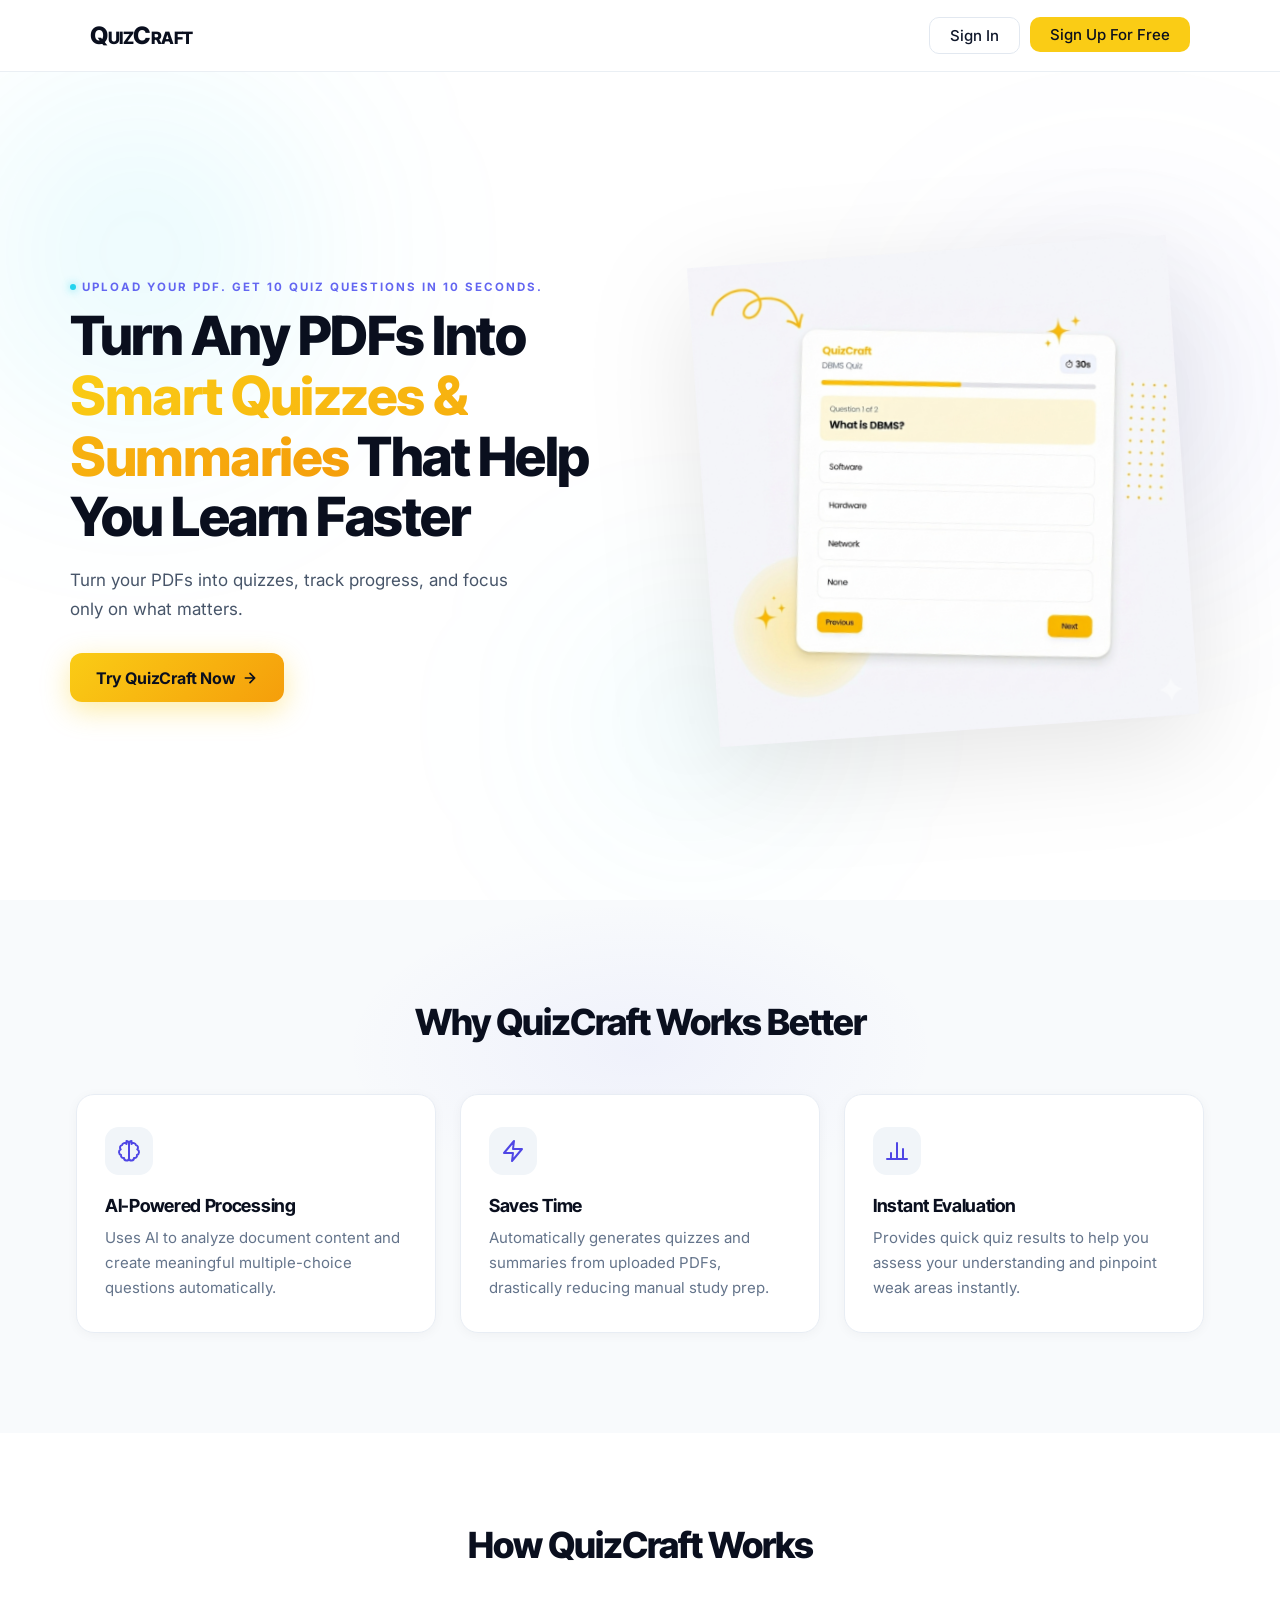
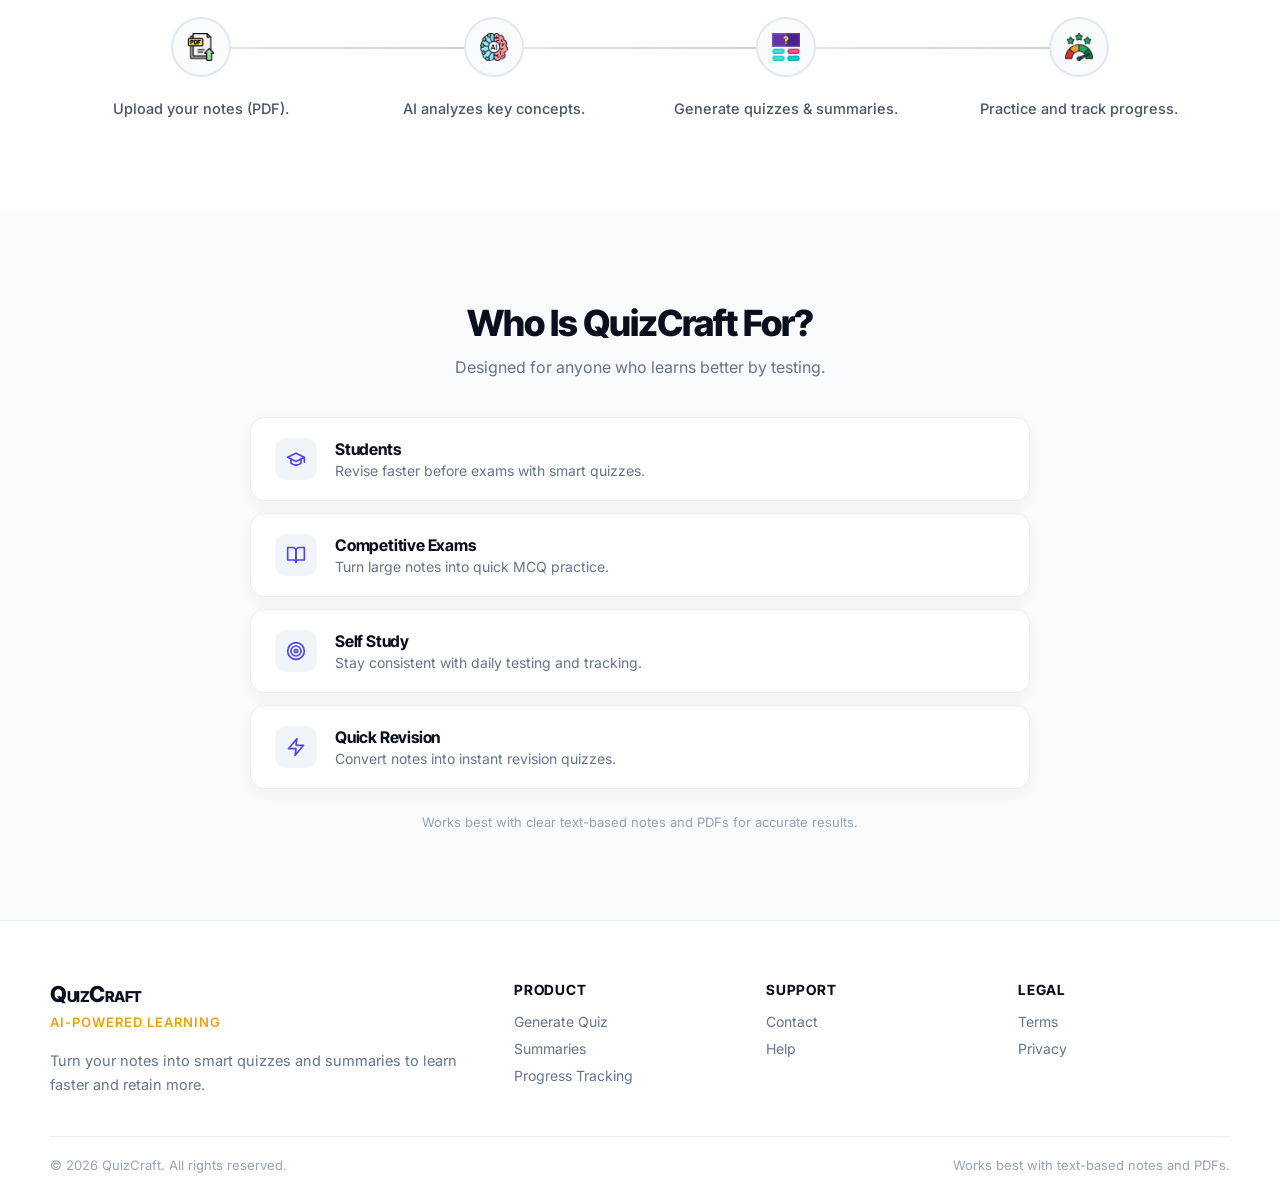
==== index.html @ 55142b75 "Initial commit Created from https://vercel.com/new" ====
<!doctype html>
<html lang="en">
  <head>
    <meta charset="UTF-8" />
    <meta name="viewport" content="width=device-width, initial-scale=1.0" />
    <title>QuizCraft</title>
    <link rel="stylesheet" href="css/landing.css" />
    <link
      rel="icon"
      href="data:image/svg+xml,<svg xmlns='http://www.w3.org/2000/svg' viewBox='0 0 100 100'><rect width='100' height='100' rx='20' fill='%23fbbf24'/><text x='50' y='72' font-size='65' font-family='Inter,sans-serif' font-weight='800' text-anchor='middle' fill='%230a0f1e'>Q</text></svg>"
    />
  </head>
  <body>
    <!-- NAV -->
    <header>
      <div class="section-navbar">
        <div class="nav-container">
          <div class="logo">
            <h1>
              <a href="index.html">QuizCraft</a>
            </h1>
          </div>
          <nav class="navbar">
            <ul>
              <li class="nav-item">
                <a class="nav-link login-btn" href="pages/login.html"
                  >Sign In</a
                >
              </li>
              <li class="nav-item">
                <a class="nav-link register-btn" href="pages/login.html#signup"
                  >Sign Up For Free</a
                >
              </li>
            </ul>
          </nav>
        </div>
      </div>
    </header>

    <main>
      <!-- HERO -->
      <div class="section-hero">
        <!-- Ambient gradient blobs -->
        <div class="blob blob-1"></div>
        <div class="blob blob-2"></div>
        <div class="blob blob-3"></div>

        <div class="container grid grid-cols--2">
          <div class="section-hero-content">
            <p class="hero-subheading">
              Upload your PDF. Get 10 quiz questions in 10 seconds.
            </p>
            <h1 class="hero-heading">
              Turn Any PDFs Into<br />
              <span>Smart Quizzes &amp;<br />Summaries</span>
              That Help You Learn Faster
            </h1>
            <p class="hero-para">
              Turn your PDFs into quizzes, track progress, and focus only on
              what matters.
            </p>
            <a href="pages/login.html#signup" class="btn-primary">
              Try QuizCraft Now
              <svg
                width="16"
                height="16"
                viewBox="0 0 24 24"
                fill="none"
                stroke="currentColor"
                stroke-width="2.5"
                stroke-linecap="round"
                stroke-linejoin="round"
              >
                <path d="M5 12h14M12 5l7 7-7 7" />
              </svg>
            </a>
            <div class="mobile-auth">
              <a href="pages/login.html" class="login-btn">Sign In</a>
              <a href="pages/login.html#signup" class="register-btn">Sign Up</a>
            </div>
          </div>
          <div class="hero-right">
            <img
              src="Assets/quizzcraft-preview1.png"
              alt="QuizCraft quiz interface"
              class="hero-img"
            />
          </div>
        </div>
      </div>
    </main>

    <!-- WHY SECTION -->
    <section class="section-why">
      <div class="container">
        <h2 class="section-title">Why QuizCraft Works Better</h2>
        <div class="grid grid-columns-3 whycards">
          <div class="whycard reveal">
            <div class="whycard-icon">
              <!-- Brain / AI icon -->
              <svg viewBox="0 0 24 24">
                <path
                  d="M9.5 2A2.5 2.5 0 0 1 12 4.5v15a2.5 2.5 0 0 1-4.96-.46 2.5 2.5 0 0 1-2.96-3.08 3 3 0 0 1-.34-5.58 2.5 2.5 0 0 1 1.32-4.24 2.5 2.5 0 0 1 4.44-1.14Z"
                />
                <path
                  d="M14.5 2A2.5 2.5 0 0 0 12 4.5v15a2.5 2.5 0 0 0 4.96-.46 2.5 2.5 0 0 0 2.96-3.08 3 3 0 0 0 .34-5.58 2.5 2.5 0 0 0-1.32-4.24 2.5 2.5 0 0 0-4.44-1.14Z"
                />
              </svg>
            </div>
            <h3>AI-Powered Processing</h3>
            <p>
              Uses AI to analyze document content and create meaningful
              multiple-choice questions automatically.
            </p>
          </div>

          <div class="whycard reveal">
            <div class="whycard-icon">
              <!-- Lightning bolt / speed icon -->
              <svg viewBox="0 0 24 24">
                <polygon points="13 2 3 14 12 14 11 22 21 10 12 10 13 2" />
              </svg>
            </div>
            <h3>Saves Time</h3>
            <p>
              Automatically generates quizzes and summaries from uploaded PDFs,
              drastically reducing manual study prep.
            </p>
          </div>

          <div class="whycard reveal">
            <div class="whycard-icon">
              <!-- Chart / analytics icon -->
              <svg viewBox="0 0 24 24">
                <line x1="18" y1="20" x2="18" y2="10" />
                <line x1="12" y1="20" x2="12" y2="4" />
                <line x1="6" y1="20" x2="6" y2="14" />
                <line x1="2" y1="20" x2="22" y2="20" />
              </svg>
            </div>
            <h3>Instant Evaluation</h3>
            <p>
              Provides quick quiz results to help you assess your understanding
              and pinpoint weak areas instantly.
            </p>
          </div>
        </div>
      </div>
    </section>

    <!-- HOW SECTION -->
    <section class="how-section">
      <div class="container">
        <h2 class="section-title">How QuizCraft Works</h2>
        <div class="grid grid-columns-4 how-section-content">
          <div class="step reveal">
            <div class="step-number">
              <img src="Assets/pdf1.png" alt="pdf" />
            </div>
            <div class="content">
              <p>Upload your notes (PDF).</p>
            </div>
          </div>
          <div class="step reveal">
            <div class="step-number">
              <img src="Assets/AI-1.png" alt="ai" />
            </div>
            <div class="content">
              <p>AI analyzes key concepts.</p>
            </div>
          </div>
          <div class="step reveal">
            <div class="step-number">
              <img src="Assets/quiz.png" alt="quiz" />
            </div>
            <div class="content">
              <p>Generate quizzes &amp; summaries.</p>
            </div>
          </div>
          <div class="step reveal">
            <div class="step-number">
              <img src="Assets/result.png" alt="results" />
            </div>
            <div class="content">
              <p>Practice and track progress.</p>
            </div>
          </div>
        </div>
      </div>
    </section>

    <!-- WHO SECTION -->
    <section class="section-usecase">
      <div class="container">
        <h2 class="section-title">Who Is QuizCraft For?</h2>
        <p class="section-subtitle">
          Designed for anyone who learns better by testing.
        </p>

        <div class="usecase-container">
          <div class="usecase">
            <div class="usecase-icon">
              <!-- Graduation cap -->
              <svg viewBox="0 0 24 24">
                <path d="M22 10v6M2 10l10-5 10 5-10 5z" />
                <path d="M6 12v5c3 3 9 3 12 0v-5" />
              </svg>
            </div>
            <div>
              <h3>Students</h3>
              <p>Revise faster before exams with smart quizzes.</p>
            </div>
          </div>

          <div class="usecase">
            <div class="usecase-icon">
              <!-- Book open -->
              <svg viewBox="0 0 24 24">
                <path d="M2 3h6a4 4 0 0 1 4 4v14a3 3 0 0 0-3-3H2z" />
                <path d="M22 3h-6a4 4 0 0 0-4 4v14a3 3 0 0 1 3-3h7z" />
              </svg>
            </div>
            <div>
              <h3>Competitive Exams</h3>
              <p>Turn large notes into quick MCQ practice.</p>
            </div>
          </div>

          <div class="usecase">
            <div class="usecase-icon">
              <!-- Target / self-study -->
              <svg viewBox="0 0 24 24">
                <circle cx="12" cy="12" r="10" />
                <circle cx="12" cy="12" r="6" />
                <circle cx="12" cy="12" r="2" />
              </svg>
            </div>
            <div>
              <h3>Self Study</h3>
              <p>Stay consistent with daily testing and tracking.</p>
            </div>
          </div>

          <div class="usecase">
            <div class="usecase-icon">
              <!-- Zap / quick revision -->
              <svg viewBox="0 0 24 24">
                <polygon points="13 2 3 14 12 14 11 22 21 10 12 10 13 2" />
              </svg>
            </div>
            <div>
              <h3>Quick Revision</h3>
              <p>Convert notes into instant revision quizzes.</p>
            </div>
          </div>
        </div>

        <p class="note">
          Works best with clear text-based notes and PDFs for accurate results.
        </p>
      </div>
    </section>

    <!-- FOOTER -->
    <footer class="footer">
      <div class="footer-container">
        <div class="footer-brand">
          <h2>QuizCraft</h2>
          <p class="tagline">AI-powered learning</p>
          <p>
            Turn your notes into smart quizzes and summaries to learn faster and
            retain more.
          </p>
        </div>
        <div class="footer-column">
          <h3>Product</h3>
          <ul>
            <li><a href="#">Generate Quiz</a></li>
            <li><a href="#">Summaries</a></li>
            <li><a href="#">Progress Tracking</a></li>
          </ul>
        </div>
        <div class="footer-column">
          <h3>Support</h3>
          <ul>
            <li><a href="#">Contact</a></li>
            <li><a href="#">Help</a></li>
          </ul>
        </div>
        <div class="footer-column">
          <h3>Legal</h3>
          <ul>
            <li><a href="#">Terms</a></li>
            <li><a href="#">Privacy</a></li>
          </ul>
        </div>
      </div>
      <div class="footer-bottom">
        <p>© 2026 QuizCraft. All rights reserved.</p>
        <p class="footer-note">Works best with text-based notes and PDFs.</p>
      </div>
    </footer>

    <script src="./js/landing.js"></script>
  </body>
</html>
---- css/landing.css ----
@import url("https://fonts.googleapis.com/css2?family=Inter+Tight:ital,wght@0,100..900;1,100..900&family=Inter:ital,opsz,wght@0,14..32,100..900;1,14..32,100..900&display=swap");

* {
  margin: 0;
  padding: 0;
  box-sizing: border-box;
  font-family: "Inter", sans-serif;
}
html {
  font-size: 62.5%;
  scroll-behavior: smooth;
}
:root {
  --color-primary: #4f46e5;
  --color-primary-hover: #4338ca;
  --color-secondary: #6366f1;
  --color-accent: #22d3ee;

  --color-bg-main: #ffffff;
  --color-bg-card: #ffffff;
  --color-bg-hover: #eef2ff;

  --color-text-heading: #0a0f1e;
  --color-text-subheading: #1e293b;
  --color-text-body: #475569;
  --color-text-muted: #94a3b8;
  --color-text-white: #ffffff;

  --color-border-light: #e8edf4;

  --shadow-soft: 0 4px 16px rgba(0, 0, 0, 0.04);
  --shadow-medium: 0 8px 32px rgba(0, 0, 0, 0.07);
  --shadow-primary-glow: 0 8px 28px rgba(250, 204, 21, 0.45);

  --btn-radius: 12px;
  --btn-padding: 14px 26px;
  --transition-fast: 0.22s ease;

  --radius-card: 18px;
  --container-width: 1180px;

  --font-heading: "Inter Tight", "Inter", sans-serif;
  --font-body: "Inter", sans-serif;
  --radius-btn: 12px;
}

body {
  background: #ffffff;
  padding-top: 72px;
  color: var(--color-text-body);
}

/* ===================== NAVBAR ===================== */
.nav-container {
  max-width: var(--container-width);
  margin: 0 auto;
  height: 100%;
  padding: 0 40px;
  display: flex;
  align-items: center;
  justify-content: space-between;
}

.section-navbar {
  width: 100%;
  position: fixed;
  height: 72px;
  top: 0;
  z-index: 1000;
  background: rgba(255, 255, 255, 0.88);
  border-bottom: 1px solid rgba(226, 232, 240, 0.7);
  backdrop-filter: blur(18px);
  -webkit-backdrop-filter: blur(18px);
}

.section-navbar .nav-container .logo h1 a {
  color: var(--color-text-heading);
  text-decoration: none;
  font-size: 2.4rem;
  font-weight: 800;
  letter-spacing: -0.5px;
  font-family: var(--font-heading);
  font-variant: small-caps;
}

.section-navbar .navbar ul {
  display: flex;
  align-items: center;
  gap: 1rem;
  list-style: none;
}

.section-navbar .navbar ul li a {
  color: #374151;
  font-weight: 500;
  font-size: 1.5rem;
  display: inline-block;
  text-decoration: none;
  transition: color var(--transition-fast);
}

.section-navbar .navbar ul li a:hover {
  color: var(--color-text-heading);
}

.login-btn {
  background: transparent;
  border: 1.5px solid #e2e8f0;
  color: #0f172a !important;
  padding: 8px 20px;
  border-radius: 10px;
  font-weight: 500;
  font-size: 1.5rem;
  transition: all 0.22s ease;
  cursor: pointer;
}

.login-btn:hover {
  background: #f1f5f9;
  border-color: #cbd5e1;
  transform: translateY(-1px);
}

.register-btn {
  background: #facc15;
  border: none;
  color: #0a0f1e !important;
  padding: 8px 20px;
  border-radius: 10px;
  font-weight: 600;
  font-size: 1.5rem;
  transition: all 0.22s ease;
  cursor: pointer;
  position: relative;
  overflow: hidden;
}

.register-btn::after {
  content: "";
  position: absolute;
  inset: 0;
  background: radial-gradient(
    circle at center,
    rgba(255, 255, 255, 0.45) 0%,
    transparent 70%
  );
  opacity: 0;
  transition: opacity 0.25s ease;
  pointer-events: none;
}

.register-btn:hover {
  transform: translateY(-2px);
  box-shadow: 0 6px 22px rgba(250, 204, 21, 0.5);
}

.register-btn:hover::after {
  opacity: 1;
}

/* ===================== HERO ===================== */
.section-hero {
  display: flex;
  align-items: center;
  justify-content: center;
  width: 100%;
  padding: 7rem 2rem 6rem;
  background: #ffffff;
  min-height: calc(100vh - 72px);
  position: relative;
  overflow: hidden;
}

/* Ambient gradient blobs */
.section-hero .blob {
  position: absolute;
  border-radius: 50%;
  filter: blur(90px);
  pointer-events: none;
  z-index: 0;
}

.section-hero .blob-1 {
  width: 520px;
  height: 520px;
  background: radial-gradient(
    circle,
    rgba(34, 211, 238, 0.13) 0%,
    transparent 70%
  );
  top: -80px;
  left: -120px;
}

.section-hero .blob-2 {
  width: 480px;
  height: 480px;
  background: radial-gradient(
    circle,
    rgba(99, 102, 241, 0.11) 0%,
    transparent 70%
  );
  top: 10%;
  right: -80px;
}

.section-hero .blob-3 {
  width: 360px;
  height: 360px;
  background: radial-gradient(
    circle,
    rgba(34, 211, 238, 0.09) 0%,
    transparent 70%
  );
  bottom: 0;
  left: 40%;
}

.container {
  max-width: var(--container-width);
  margin: 0 auto;
  padding: 0 20px;
  position: relative;
  z-index: 1;
}

.grid {
  display: grid;
  align-items: center;
}
.grid-cols--2 {
  grid-template-columns: 1fr 1fr;
  gap: 7rem;
  align-items: center;
}

.section-hero-content {
  max-width: 540px;
  text-align: left;
  align-items: flex-start;
}

.section-hero-content .hero-subheading {
  font-size: 1.15rem;
  font-weight: 700;
  letter-spacing: 2px;
  color: #6366f1;
  text-transform: uppercase;
  margin-bottom: 1.2rem;
  font-family: var(--font-body);
  display: inline-flex;
  align-items: center;
  gap: 0.6rem;
}

.section-hero-content .hero-subheading::before {
  content: "";
  display: inline-block;
  width: 6px;
  height: 6px;
  border-radius: 50%;
  background: #22d3ee;
  box-shadow: 0 0 8px rgba(34, 211, 238, 0.8);
}

.section-hero-content .hero-heading {
  color: var(--color-text-heading);
  font-size: 5.4rem;
  line-height: 1.12;
  letter-spacing: -1.5px;
  font-weight: 800;
  font-family: var(--font-heading);
  margin-bottom: 1.8rem;
}

.section-hero-content .hero-heading span {
  background: linear-gradient(135deg, #facc15, #f59e0b);
  -webkit-background-clip: text;
  -webkit-text-fill-color: transparent;
  background-clip: text;
  font-weight: 800;
}

.section-hero-content .hero-para {
  font-family: var(--font-body);
  color: #475569;
  font-size: 1.7rem;
  line-height: 1.75;
  max-width: 460px;
  margin-bottom: 2.8rem;
  font-weight: 400;
}

/* Primary CTA button */
.btn-primary {
  display: inline-flex;
  align-items: center;
  gap: 0.6rem;
  color: #0a0f1e;
  padding: 1.45rem 2.6rem;
  border-radius: var(--radius-btn);
  text-decoration: none;
  font-size: 1.6rem;
  font-weight: 700;
  font-family: var(--font-body);
  background: linear-gradient(135deg, #facc15, #f59e0b);
  box-shadow: 0 8px 28px rgba(250, 204, 21, 0.38);
  transition: all 0.25s ease;
  position: relative;
  overflow: hidden;
  letter-spacing: -0.2px;
}

.btn-primary::before {
  content: "";
  position: absolute;
  inset: 0;
  background: radial-gradient(
    circle at 50% 50%,
    rgba(255, 255, 255, 0.5) 0%,
    transparent 65%
  );
  opacity: 0;
  transition: opacity 0.3s ease;
  pointer-events: none;
}

.btn-primary:hover {
  transform: translateY(-3px) scale(1.025);
  box-shadow: 0 14px 38px rgba(250, 204, 21, 0.55);
}

.btn-primary:hover::before {
  opacity: 1;
}

.hero-right {
  position: relative;
  display: flex;
  justify-content: center;
  align-items: center;
}

.hero-right::before {
  content: "";
  position: absolute;
  width: 340px;
  height: 340px;
  background: radial-gradient(
    circle,
    rgba(250, 204, 21, 0.18) 0%,
    transparent 70%
  );
  filter: blur(60px);
  top: 50%;
  left: 50%;
  transform: translate(-50%, -50%);
  z-index: 0;
}

.hero-img {
  width: 100%;
  border: none;
  max-width: 480px;
  height: auto;
  background: none;
  filter: drop-shadow(0 28px 52px rgba(0, 0, 0, 0.1));
  transform: rotate(-4deg);
  transform-origin: center;
  transition: 0.35s ease;
  position: relative;
  z-index: 1;
}

.hero-img:hover {
  transform: rotate(-2deg) scale(1.03);
}

.mobile-auth {
  display: none;
}

/* ===================== SECTION WHY ===================== */
.section-why {
  padding: 10rem 4rem;
  background: #f8fafc;
  position: relative;
  overflow: hidden;
}

.section-why::before {
  content: "";
  position: absolute;
  width: 600px;
  height: 300px;
  top: 0;
  left: 50%;
  transform: translateX(-50%);
  background: radial-gradient(
    ellipse,
    rgba(99, 102, 241, 0.06) 0%,
    transparent 70%
  );
  pointer-events: none;
}

.section-title {
  text-align: center;
  font-size: 3.6rem;
  margin-bottom: 1.2rem;
  font-weight: 800;
  font-family: var(--font-heading);
  color: var(--color-text-heading);
  letter-spacing: -1px;
}

.section-title + .section-subtitle {
  margin-top: 0.6rem;
}

.grid-columns-3 {
  grid-template-columns: repeat(3, minmax(260px, 360px));
  gap: 2.4rem;
  justify-content: center;
  margin-top: 5rem;
}

/* Icon pulse animation */
@keyframes iconPulse {
  0% {
    transform: scale(0.7);
    opacity: 0;
  }
  60% {
    transform: scale(1.12);
    opacity: 1;
  }
  100% {
    transform: scale(1);
    opacity: 1;
  }
}

@keyframes softPulseRing {
  0% {
    box-shadow: 0 0 0 0 rgba(99, 102, 241, 0.18);
  }
  70% {
    box-shadow: 0 0 0 10px rgba(99, 102, 241, 0);
  }
  100% {
    box-shadow: 0 0 0 0 rgba(99, 102, 241, 0);
  }
}

.whycard {
  background: #ffffff;
  padding: 3.2rem 2.8rem;
  border-radius: var(--radius-card);
  border: 1px solid var(--color-border-light);
  box-shadow: 0 2px 12px rgba(0, 0, 0, 0.04);
  transition: all 0.3s ease;
  max-width: 360px;
  margin: 0 auto;
  opacity: 0;
  transform: translateY(32px);
  animation: fadeUp 0.55s ease forwards;
}

.whycard:hover {
  transform: translateY(-5px);
  box-shadow: 0 12px 36px rgba(0, 0, 0, 0.08);
  border-color: #dde3ef;
}

.whycard:nth-child(1) {
  animation-delay: 0.15s;
}
.whycard:nth-child(2) {
  animation-delay: 0.3s;
}
.whycard:nth-child(3) {
  animation-delay: 0.45s;
}

@keyframes fadeUp {
  to {
    opacity: 1;
    transform: translateY(0);
  }
}

.whycard-icon {
  width: 48px;
  height: 48px;
  border-radius: 14px;
  background: #f1f5f9;
  display: flex;
  align-items: center;
  justify-content: center;
  margin-bottom: 2rem;
  animation: iconPulse 0.6s ease both;
  animation-delay: inherit;
}

.whycard:nth-child(1) .whycard-icon {
  animation-delay: 0.35s;
}
.whycard:nth-child(2) .whycard-icon {
  animation-delay: 0.5s;
}
.whycard:nth-child(3) .whycard-icon {
  animation-delay: 0.65s;
}

.whycard-icon svg {
  width: 24px;
  height: 24px;
  stroke: #4f46e5;
  fill: none;
  stroke-width: 2;
  stroke-linecap: round;
  stroke-linejoin: round;
}

.whycard h3 {
  font-size: 1.8rem;
  margin-bottom: 1rem;
  color: var(--color-text-heading);
  font-weight: 700;
  font-family: var(--font-heading);
  letter-spacing: -0.3px;
}

.whycard p {
  font-size: 1.5rem;
  line-height: 1.65;
  color: #64748b;
  font-weight: 400;
}

/* ===================== HOW SECTION ===================== */
.how-section {
  padding: 9rem 4rem;
  background: #ffffff;
}

.grid-columns-4 {
  grid-template-columns: repeat(4, 1fr);
  gap: 3rem;
  position: relative;
  margin-top: 5rem;
}

.how-section-content {
  position: relative;
}

.step {
  position: relative;
  text-align: center;
  align-items: center;
  transition: 0.3s ease;
}

.step:hover {
  transform: translateY(-5px);
}

.step:not(:last-child)::after {
  content: "";
  position: absolute;
  right: -50%;
  width: 100%;
  height: 1.5px;
  z-index: 0;
  top: 30px;
  background: linear-gradient(90deg, #e2e8f0, #c7d2dd);
}

.step-number {
  font-size: 2rem;
  width: 60px;
  height: 60px;
  border-radius: 50%;
  background: #f8fafc;
  backdrop-filter: blur(10px);
  color: var(--color-text-body);
  display: flex;
  align-items: center;
  justify-content: center;
  margin: 0 auto 2rem auto;
  transition: 0.28s ease;
  border: 2px solid #e2e8f0;
  position: relative;
  z-index: 1;
}

.step-number img {
  width: 28px;
  height: 28px;
  object-fit: contain;
}

.step:hover .step-number {
  transform: scale(1.1);
  background: #facc15;
  border-color: #facc15;
  box-shadow: 0 8px 24px rgba(250, 204, 21, 0.4);
}

.content p {
  font-size: 1.45rem;
  line-height: 1.65;
  color: var(--color-text-body);
  text-align: center;
  font-weight: 500;
}

.reveal {
  opacity: 0;
  transform: translateY(32px);
  transition: 0.55s ease;
}

.reveal.active {
  opacity: 1;
  transform: translateY(0);
}

/* ===================== USE CASE ===================== */
.section-benefits {
  padding: 8rem 4rem;
  background: #ffffff;
}

.section-usecase {
  padding: 9rem 4rem;
  background: #f8fafc;
  position: relative;
  overflow: hidden;
}

.section-subtitle {
  text-align: center;
  font-size: 1.6rem;
  color: #64748b;
  margin-bottom: 4rem;
  font-weight: 400;
}

.usecase-container {
  max-width: 780px;
  margin: 0 auto;
  display: flex;
  flex-direction: column;
  gap: 1.2rem;
}

.usecase {
  display: flex;
  align-items: center;
  gap: 1.8rem;
  padding: 2rem 2.4rem;
  border-radius: 14px;
  background: #ffffff;
  border: 1px solid var(--color-border-light);
  transition: all 0.25s ease;
  box-shadow: var(--shadow-soft);
}

.usecase:hover {
  transform: translateY(-3px);
  box-shadow: 0 10px 28px rgba(0, 0, 0, 0.07);
  border-color: #dde3ef;
}

.usecase-icon {
  width: 42px;
  height: 42px;
  border-radius: 11px;
  background: #f1f5f9;
  display: flex;
  align-items: center;
  justify-content: center;
  flex-shrink: 0;
}

.usecase-icon svg {
  width: 20px;
  height: 20px;
  stroke: #4f46e5;
  fill: none;
  stroke-width: 2;
  stroke-linecap: round;
  stroke-linejoin: round;
}

.usecase h3 {
  font-size: 1.6rem;
  color: var(--color-text-heading);
  font-weight: 700;
  font-family: var(--font-heading);
  letter-spacing: -0.2px;
  margin-bottom: 0.3rem;
}

.usecase p {
  font-size: 1.4rem;
  color: #64748b;
  font-weight: 400;
}

.note {
  text-align: center;
  font-size: 1.3rem;
  color: #94a3b8;
  margin-top: 2.5rem;
}

/* ===================== FOOTER ===================== */
.footer {
  background: #ffffff;
  border-top: 1px solid var(--color-border-light);
  padding: 6rem 4rem 3rem;
}

.footer-container {
  max-width: 1180px;
  margin: 0 auto;
  display: grid;
  grid-template-columns: 2fr 1fr 1fr 1fr;
  gap: 4rem;
}

.footer-brand h2 {
  font-size: 2.2rem;
  color: var(--color-text-heading);
  font-weight: 800;
  font-family: var(--font-heading);
  letter-spacing: -0.5px;
  font-variant: small-caps;
}

.footer .tagline {
  font-size: 1.3rem;
  font-weight: 600;
  color: #f59e0b;
  margin: 0.5rem 0 1.5rem;
  text-transform: uppercase;
  letter-spacing: 1px;
}

.footer-brand p {
  font-size: 1.45rem;
  color: #64748b;
  line-height: 1.65;
}

.footer-column h3 {
  font-size: 1.4rem;
  margin-bottom: 1.5rem;
  color: var(--color-text-heading);
  font-weight: 700;
  font-family: var(--font-heading);
  text-transform: uppercase;
  letter-spacing: 0.8px;
}

.footer-column ul {
  list-style: none;
}

.footer-column li {
  margin-bottom: 1rem;
}

.footer-column a {
  text-decoration: none;
  font-size: 1.4rem;
  color: #64748b;
  transition: color 0.2s;
}

.footer-column a:hover {
  color: var(--color-text-heading);
}

.footer-bottom {
  max-width: 1180px;
  margin: 0 auto;
  margin-top: 4rem;
  padding-top: 2rem;
  border-top: 1px solid var(--color-border-light);
  display: flex;
  justify-content: space-between;
  flex-wrap: wrap;
}

.footer-bottom p {
  font-size: 1.3rem;
  color: #94a3b8;
}

/* ===================== RESPONSIVE ===================== */
@media (max-width: 768px) {
  body {
    background: #ffffff;
    padding-top: 0 !important;
  }

  .section-navbar {
    position: relative;
    width: 100%;
    height: auto;
    padding: 16px 20px;
  }
  .section-navbar .nav-container {
    justify-content: center;
  }

  .navbar {
    display: none;
    position: absolute;
    top: 100%;
    right: 0;
    width: 100%;
    justify-content: center;
  }
  .navbar ul {
    background: white;
    flex-direction: column;
    align-items: center;
    gap: 2rem;
    padding: 3rem 0;
    display: none;
  }

  .btn-primary {
    display: none;
  }

  .mobile-auth {
    display: flex;
    gap: 1.5rem;
    margin-top: 2rem;
    justify-content: center;
  }
  .hero-right {
    display: none;
  }
  .grid-cols--2 {
    grid-template-columns: 1fr;
  }
  .section-hero-content .hero-heading {
    font-size: 3.6rem;
    line-height: 1.18;
  }

  .section-hero-content .hero-para {
    font-size: 1.55rem;
    padding: 0 0.5rem;
  }

  .section-hero-content {
    text-align: center;
    margin: 0 auto;
    padding-top: 0;
  }

  .section-hero-content .hero-subheading {
    justify-content: center;
  }

  .section-hero {
    padding: 4rem 2rem;
    min-height: auto;
  }

  .grid-columns-3 {
    grid-template-columns: 1fr;
    gap: 2rem;
    justify-self: center;
  }

  .grid-columns-4 {
    grid-template-columns: 1fr;
    gap: 4rem;
  }

  .step:not(:last-child)::after {
    display: none;
  }

  .section-usecase {
    padding: 6rem 2rem;
  }

  .usecase-container {
    gap: 1rem;
  }

  .usecase {
    padding: 1.6rem 1.8rem;
  }

  .footer {
    padding: 4rem 2rem;
  }

  .footer-container {
    grid-template-columns: 1fr;
    text-align: center;
    gap: 3rem;
  }

  .footer-bottom {
    flex-direction: column;
    gap: 1rem;
    text-align: center;
  }
}

@media (max-width: 480px) {
  body {
    background: #ffffff;
  }

  .section-navbar .nav-container {
    flex-direction: column;
    gap: 1rem;
  }

  .section-hero {
    padding: 4rem 1.5rem;
  }

  .section-hero-content .hero-heading {
    font-size: 2.8rem;
    line-height: 1.2;
  }

  .section-hero-content .hero-para {
    font-size: 1.45rem;
  }

  .mobile-auth {
    flex-direction: column;
    gap: 1rem;
  }

  .register-btn,
  .login-btn {
    width: 100%;
    text-align: center;
    text-decoration: none;
  }

  .section-title {
    font-size: 2.8rem;
  }

  .footer-brand h2 {
    font-size: 2rem;
  }

  .footer-column h3 {
    font-size: 1.4rem;
  }
}
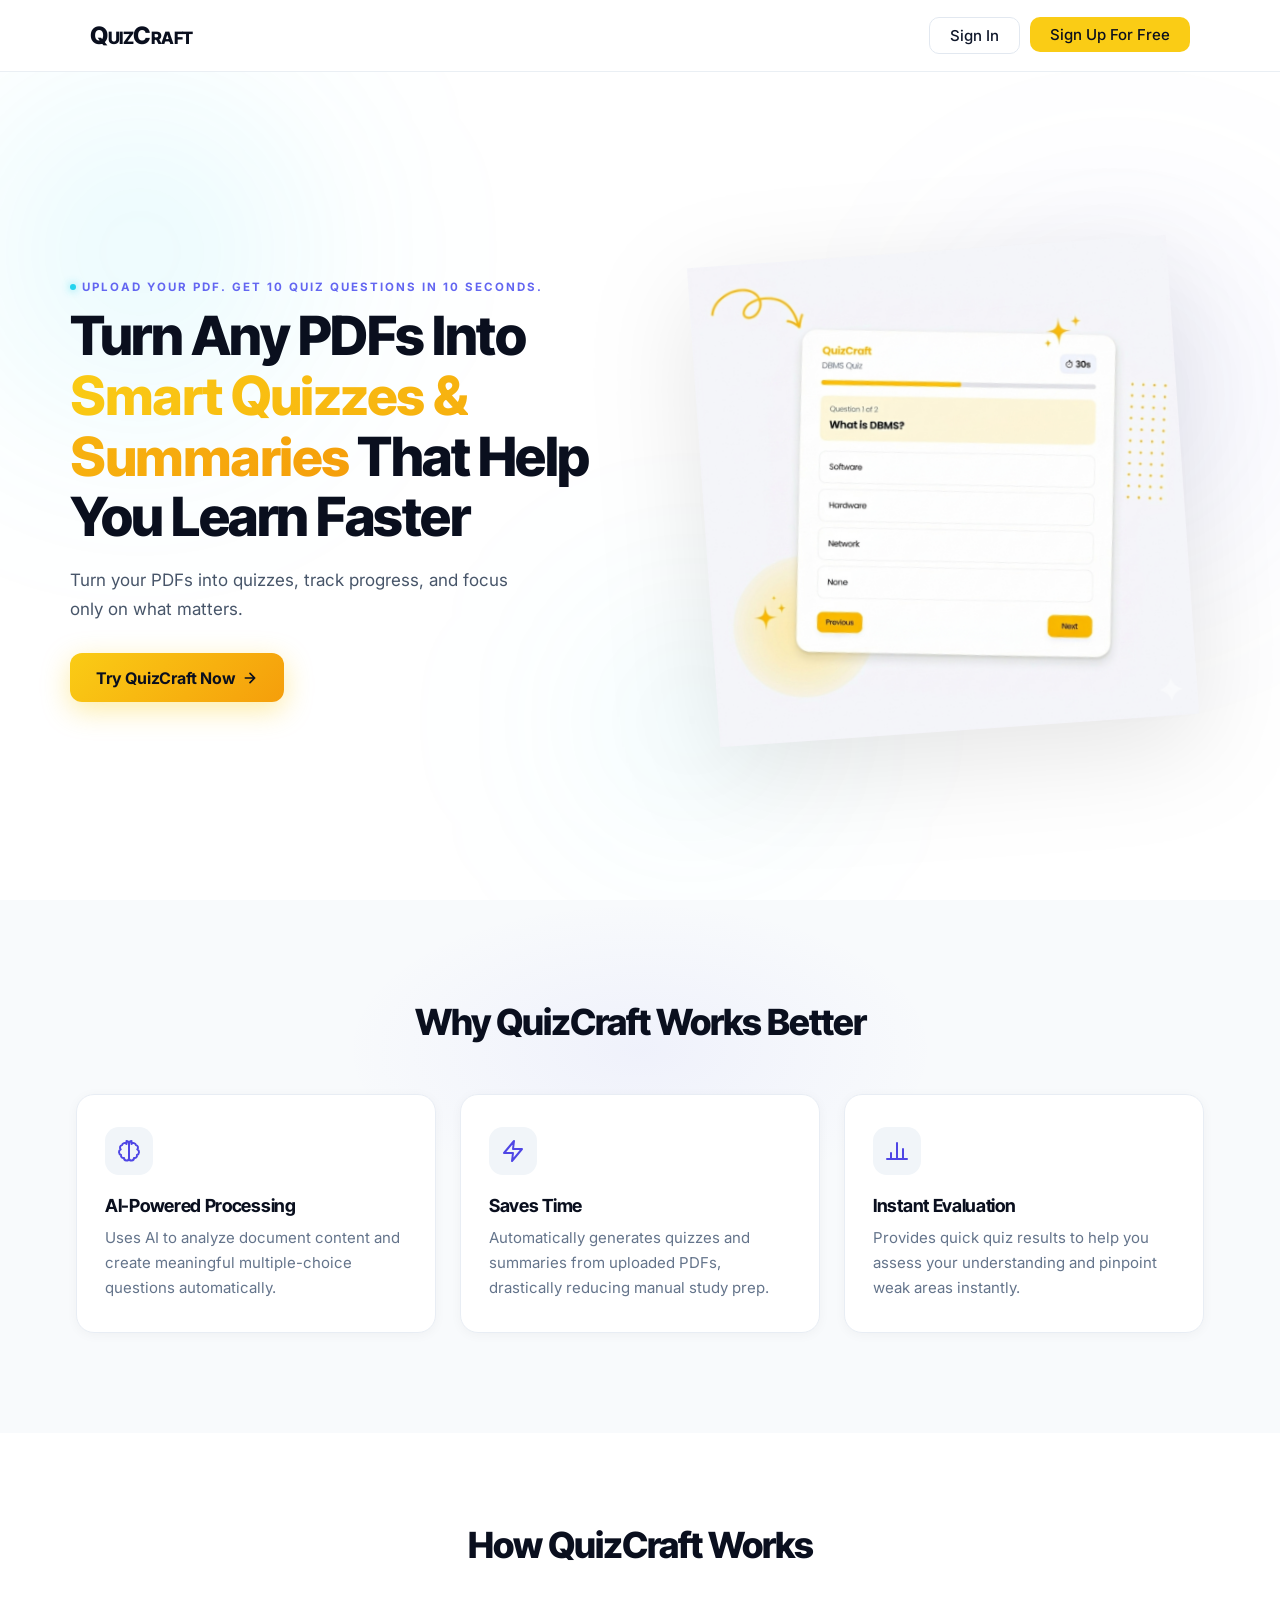
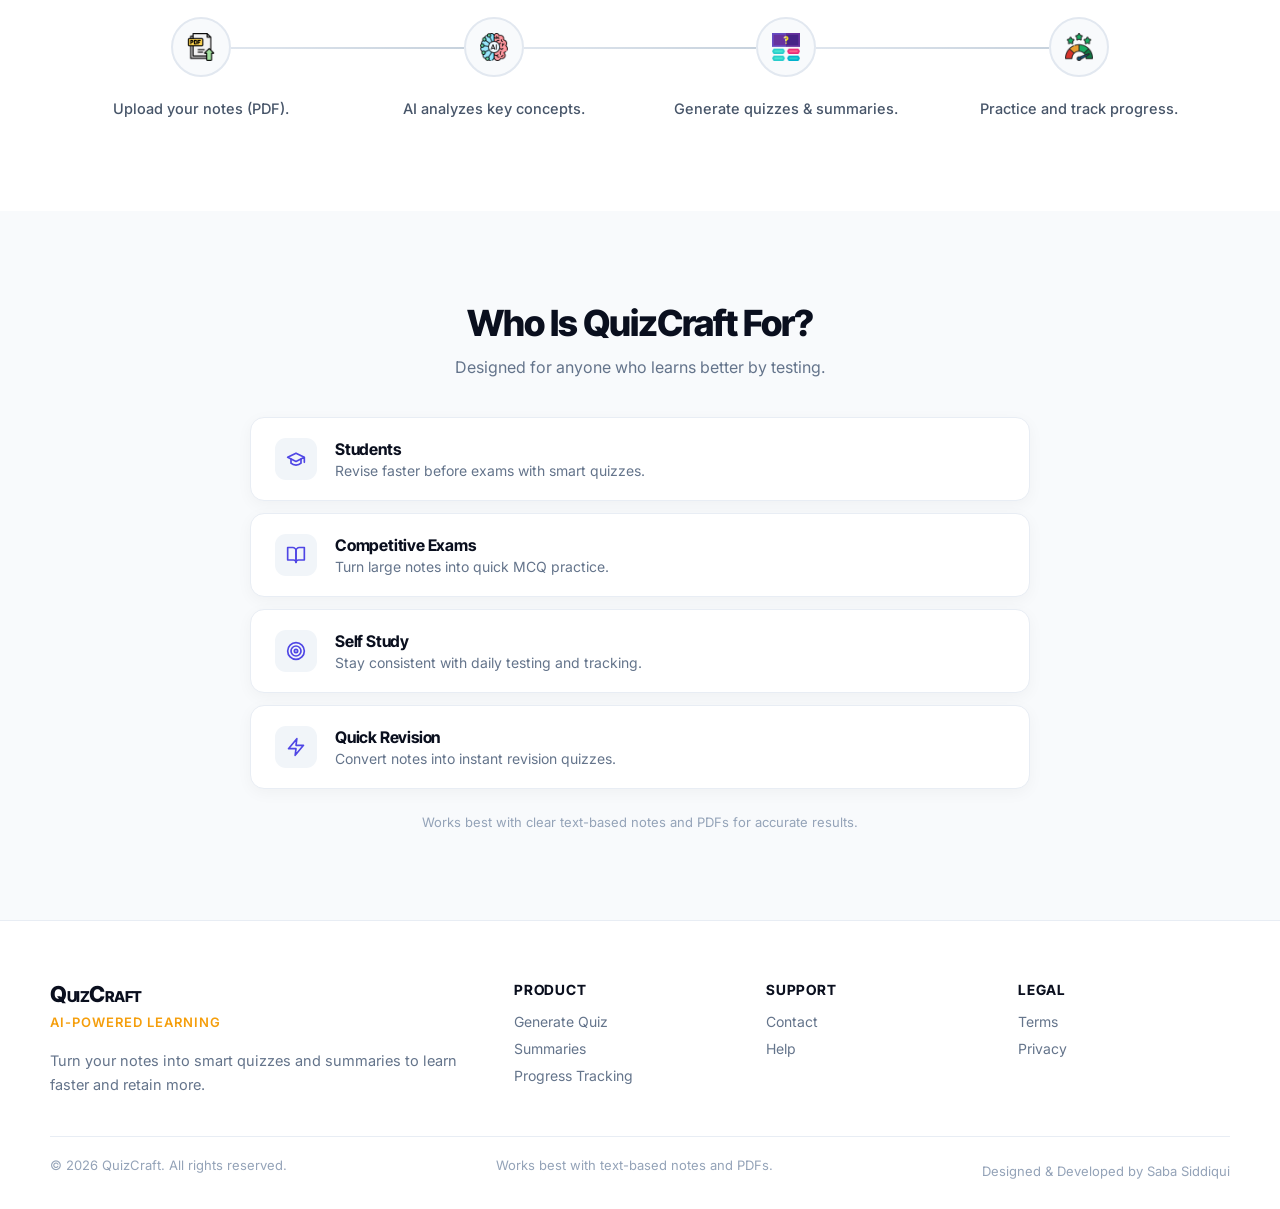
==== commit c41f2783: "fixed lil thing" ====
--- a/index.html
+++ b/index.html
@@ -299,6 +299,7 @@
       <div class="footer-bottom">
         <p>© 2026 QuizCraft. All rights reserved.</p>
         <p class="footer-note">Works best with text-based notes and PDFs.</p>
+        <p class="footer-credit">Designed &amp; Developed by Saba Siddiqui</p>
       </div>
     </footer>
 
--- a/css/landing.css
+++ b/css/landing.css
@@ -801,7 +801,11 @@
   font-size: 1.3rem;
   color: #94a3b8;
 }
-
+.footer-credit {
+  margin: 6px 0 0;
+  font-size: 13px;
+  color: #8da2c1;
+}
 /* ===================== RESPONSIVE ===================== */
 @media (max-width: 768px) {
   body {
